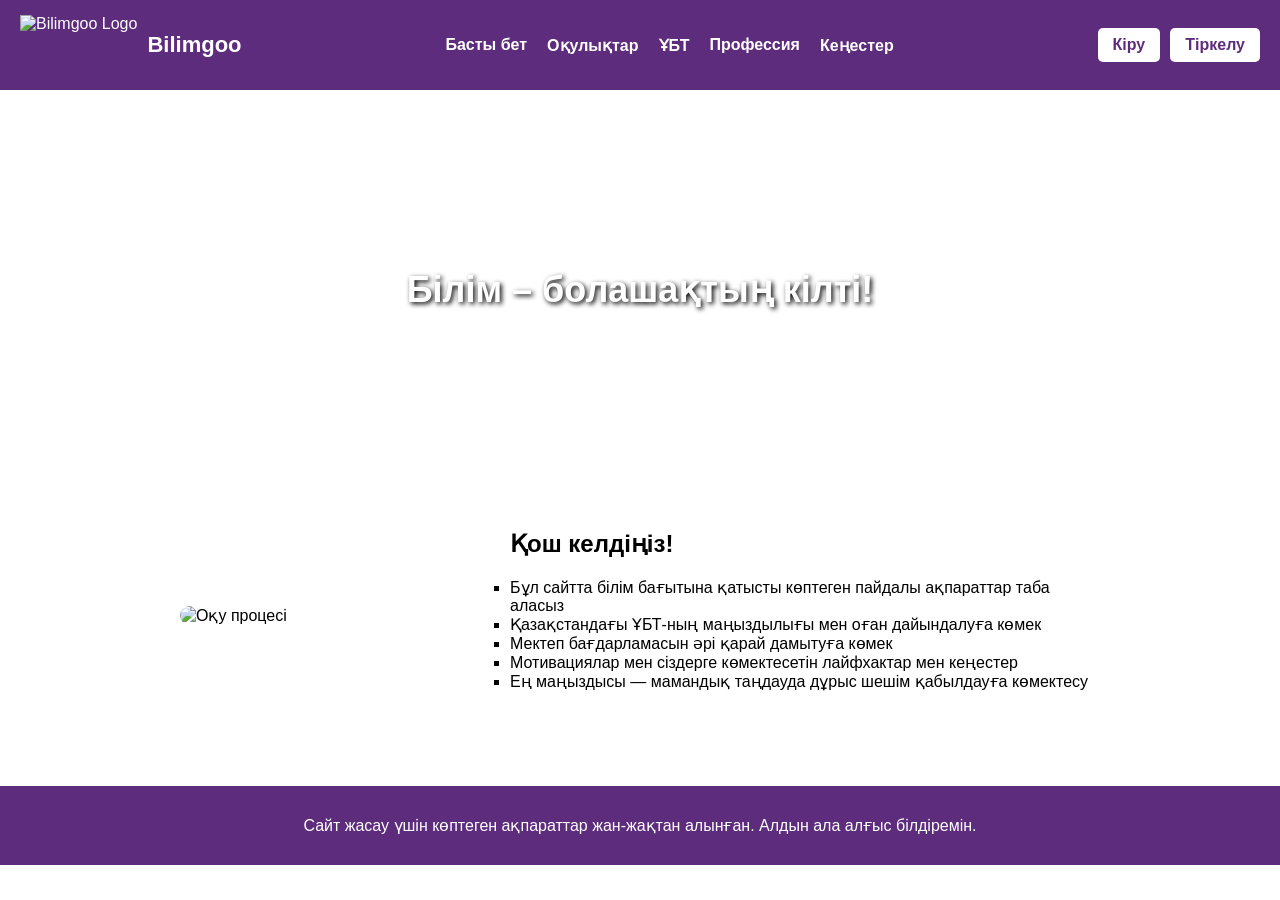
==== index.html @ 58462099 "Add files via upload" ====
<!DOCTYPE html>
<html lang="kk">
<head>
  <meta charset="UTF-8" />
  <meta name="viewport" content="width=device-width, initial-scale=1.0" />
  <title>Bilimgoo</title>
  <style>
  @keyframes fadeIn {
    from { opacity: 0; }
    to { opacity: 1; }
  }

  @keyframes slideUp {
    from { transform: translateY(30px); opacity: 0; }
    to { transform: translateY(0); opacity: 1; }
  }

  .banner {
    animation: fadeIn 3s ease-in-out;
  }

  .content {
    animation: slideUp 2s ease-out;
  }

  nav ul.show li {
    animation: fadeIn 1s ease forwards;
  }

  .auth-buttons a {
    transition: transform 0.5s ease, background-color 0.5s ease;
  }

  .auth-buttons a:hover {
    background-color: #e2c6f0;
    transform: scale(1.05);
  }

  nav ul li a {
    transition: color 0.3s ease;
  }

  nav ul li a:hover {
    color: #ffe2ff;
  }
    * {
      margin: 0;
      padding: 0;
      box-sizing: border-box;
    }

    body {
      font-family: 'Segoe UI', sans-serif;
      background-image: url('phonbil.jpeg');
      background-size: cover;
      background-repeat: no-repeat;
      background-attachment: fixed;
      background-position: center;
    }

    header {
      background-color: #5e2c7c;
      color: white;
      padding: 15px 20px;
      display: flex;
      align-items: center;
      justify-content: space-between;
      position: relative;
    }

    .logo {
      display: flex;
      align-items: center;
    }

    .logo img {
      height: 60px;
      margin-right: 10px;
    }

    .logo h1 {
      font-size: 22px;
      font-weight: bold;
      color: white;
    }

    nav ul {
      list-style: none;
      display: flex;
      gap: 20px;
    }

    nav ul li a {
      color: white;
      text-decoration: none;
      font-weight: 600;
    }

    nav ul li a:hover {
      text-decoration: underline;
    }

    .auth-buttons {
      display: flex;
      gap: 10px;
    }

    .auth-buttons a {
      background-color: white;
      color: #5e2c7c;
      padding: 8px 15px;
      border-radius: 5px;
      font-weight: bold;
      text-decoration: none;
    }

    .auth-buttons a:hover {
      background-color: #ddd;
    }

    /* Гамбургер батырмасы */
    #menu-toggle {
      display: none;
      font-size: 28px;
      background: none;
      border: none;
      color: white;
      cursor: pointer;
    }

    @media (max-width: 768px) {
      nav ul {
        display: none;
        flex-direction: column;
        width: 100%;
        background-color: #5e2c7c;
        position: absolute;
        top: 70px;
        left: 0;
        padding: 10px 0;
        border-radius: 0 0 10px 10px;
        z-index: 1000;
      }

      nav ul.show {
        display: flex;
      }

      #menu-toggle {
        display: block;
      }

      .auth-buttons {
        display: none;
      }
    }

    .banner {
      background: url('https://cdn.pixabay.com/photo/2016/11/29/04/00/children-1869265_1280.jpg') no-repeat center center/cover;
      height: 400px;
      display: flex;
      justify-content: center;
      align-items: center;
      color: white;
      font-size: 36px;
      font-weight: bold;
      text-shadow: 2px 2px 5px #000;
      text-align: center;
    }

    .content {
      padding: 40px;
      display: flex;
      align-items: center;
      gap: 30px;
      background-color: rgba(255, 255, 255, 0.9);
      max-width: 1000px;
      margin: 0 auto;
      border-radius: 10px;
      flex-wrap: wrap;
    }

    .content img {
      width: 300px;
      border-radius: 10px;
    }

    .content-text {
      flex: 1;
      min-width: 250px;
    }

    .content h2 {
      margin-bottom: 20px;
    }

    .content ul {
      list-style-type: square;
      text-align: left;
      margin-bottom: 10px;
    }

    footer {
      background-color: #5e2c7c;
      color: white;
      text-align: center;
      padding: 30px;
      margin-top: 45px;
    }

    footer a {
      color: #f7d5ff;
      text-decoration: none;
    }

    footer a:hover {
      text-decoration: underline;
    }
  </style>
</head>
<body>

<header>
  <div class="logo">
    <img src="log1.jpg" alt="Bilimgoo Logo" />
    <h1>Bilimgoo</h1>
  </div>
  
  <button id="menu-toggle" aria-label="Менюны ашу/жабу">&#9776;</button>

  <nav>
    <ul id="menu">
      <li><a href="bilimgo.html">Басты бет</a></li>
      <li><a href="окулыктар.html">Оқулықтар</a></li>
      <li><a href="убт.html">ҰБТ</a></li>
      <li><a href="#">Профессия</a></li>
      <li><a href="#">Кеңестер</a></li>
    </ul>
  </nav>

  <div class="auth-buttons">
    <a href="#">Кіру</a>
    <a href="#">Тіркелу</a>
  </div>
</header>

<div class="banner">
  Білім – болашақтың кілті!
</div>

<div class="content">
  <img src="cat.jpg" alt="Оқу процесі" />
  <div class="content-text">
    <h2>Қош келдіңіз!</h2>
    <ul>
      <li>Бұл сайтта білім бағытына қатысты көптеген пайдалы ақпараттар таба аласыз</li>
      <li>Қазақстандағы ҰБТ-ның маңыздылығы мен оған дайындалуға көмек</li>
      <li>Мектеп бағдарламасын әрі қарай дамытуға көмек</li>
      <li>Мотивациялар мен сіздерге көмектесетін лайфхактар мен кеңестер</li>
      <li>Ең маңыздысы — мамандық таңдауда дұрыс шешім қабылдауға көмектесу</li>
    </ul>
  </div>
</div>

<footer>
  Сайт жасау үшін көптеген ақпараттар жан-жақтан алынған. Алдын ала алғыс білдіремін.
</footer>

<script>
  const menuToggle = document.getElementById('menu-toggle');
  const menu = document.getElementById('menu');

  menuToggle.addEventListener('click', () => {
    menu.classList.toggle('show');
  });
</script>

</body>
</html>
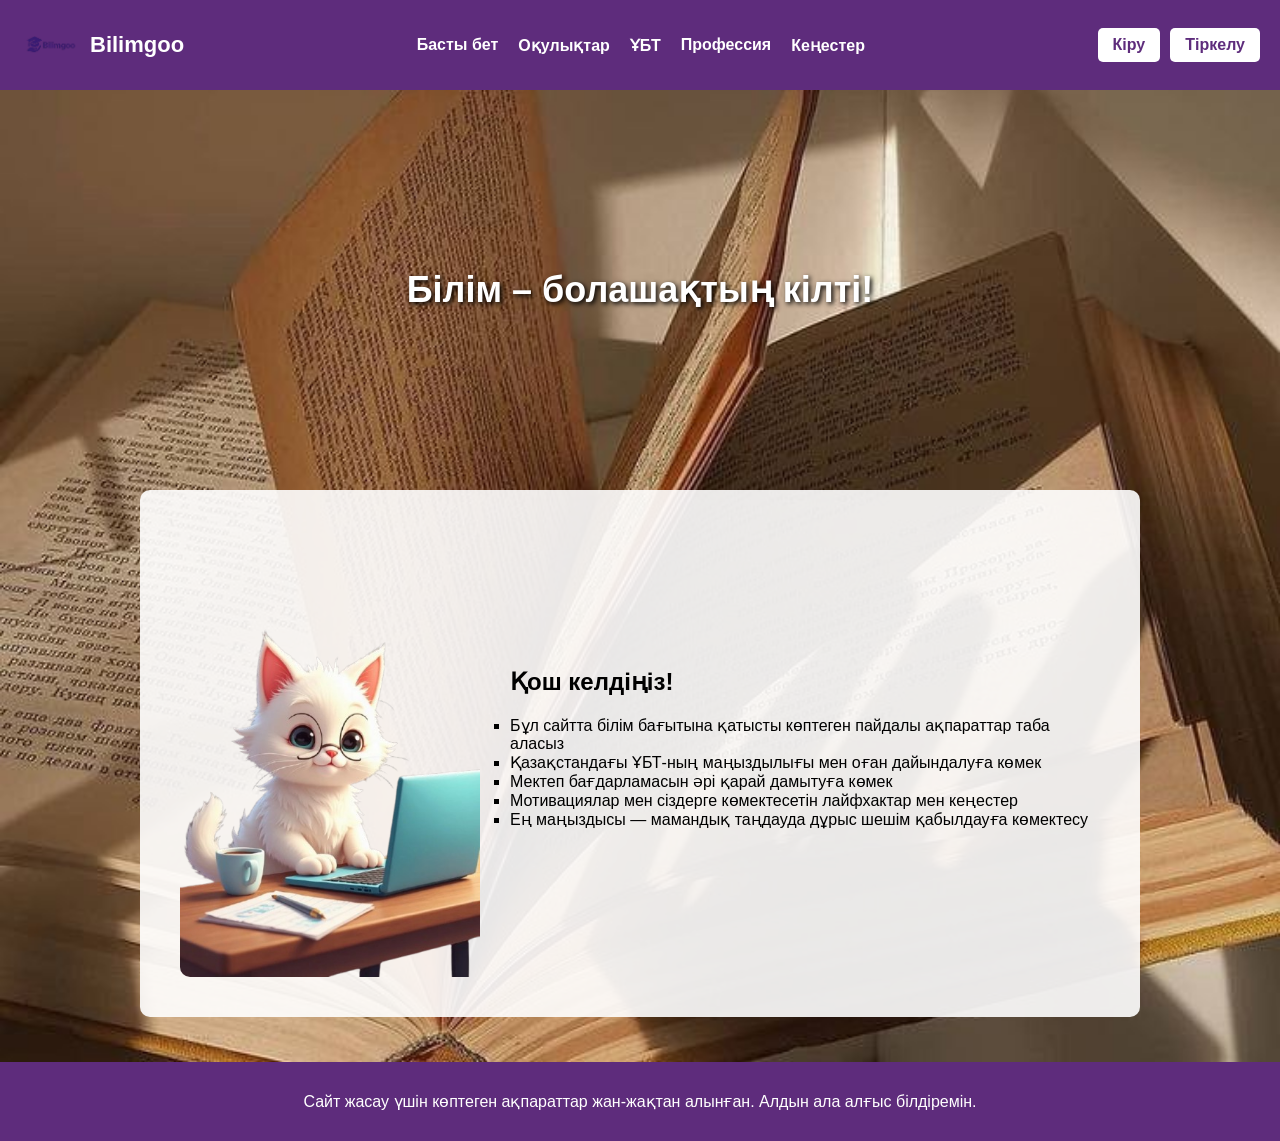
==== commit 90423b3e: "Update index.html" ====
--- a/index.html
+++ b/index.html
@@ -230,7 +230,7 @@
 
   <nav>
     <ul id="menu">
-      <li><a href="bilimgo.html">Басты бет</a></li>
+      <li><a href="index.html">Басты бет</a></li>
       <li><a href="окулыктар.html">Оқулықтар</a></li>
       <li><a href="убт.html">ҰБТ</a></li>
       <li><a href="#">Профессия</a></li>
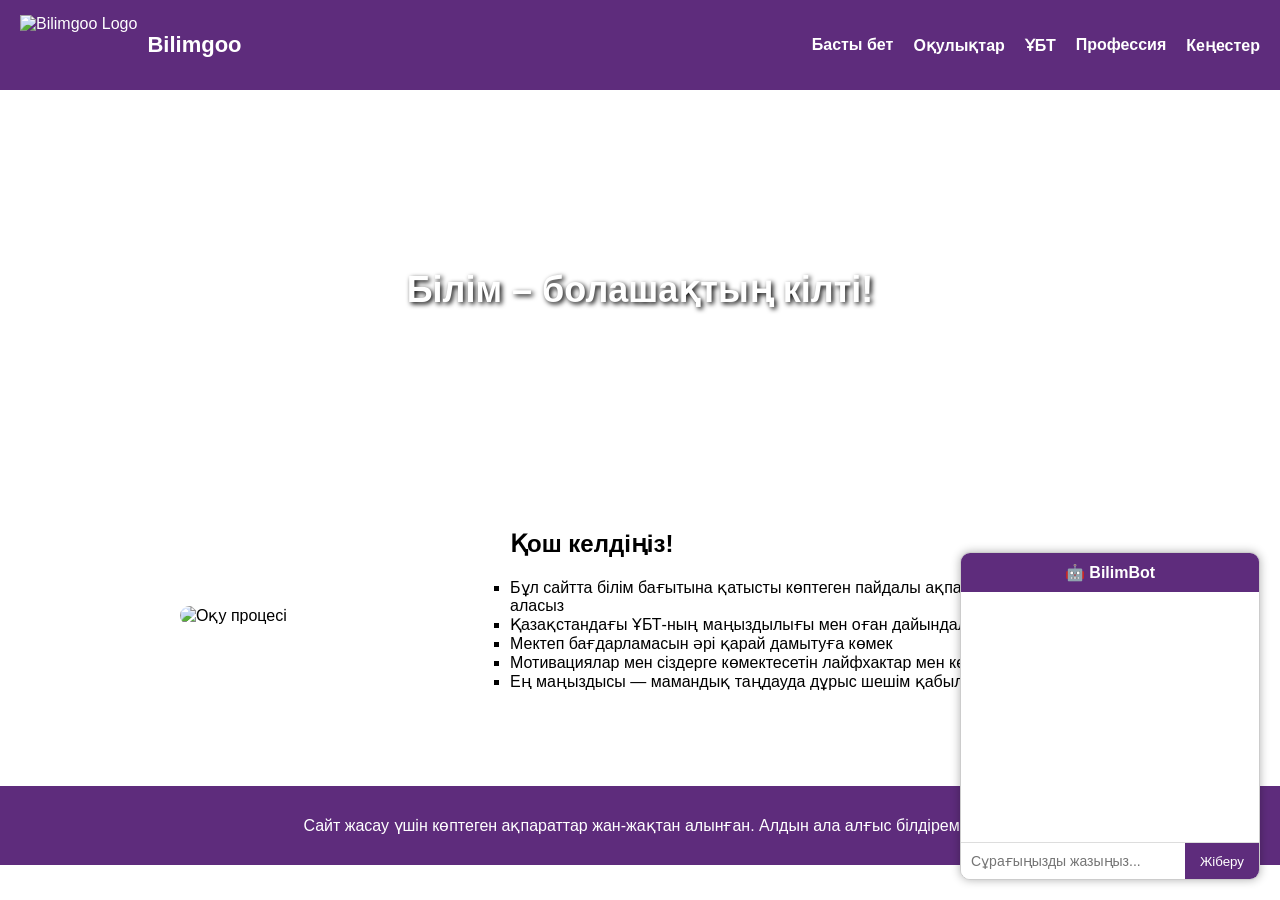
==== commit cdabdcd6: "Rename bilimgo.html to index.html" ====
--- a/index.html
+++ b/index.html
@@ -51,7 +51,7 @@
 
     body {
       font-family: 'Segoe UI', sans-serif;
-      background-image: url('phonbil.jpeg');
+      background-image: url('/image/phonbil.jpeg');
       background-size: cover;
       background-repeat: no-repeat;
       background-attachment: fixed;
@@ -216,13 +216,65 @@
     footer a:hover {
       text-decoration: underline;
     }
+.chat-container {
+  position: fixed;
+  bottom: 20px;
+  right: 20px;
+  width: 300px;
+  border: 1px solid #ccc;
+  border-radius: 10px;
+  overflow: hidden;
+  background-color: white;
+  box-shadow: 0 0 10px rgba(0,0,0,0.3);
+  font-family: 'Segoe UI', sans-serif;
+  z-index: 10000;
+}
+
+.chat-header {
+  background-color: #5e2c7c;
+  color: white;
+  padding: 10px;
+  font-weight: bold;
+  text-align: center;
+}
+
+.chat-box {
+  height: 250px;
+  padding: 10px;
+  overflow-y: auto;
+  font-size: 14px;
+}
+
+.chat-input-area {
+  display: flex;
+  border-top: 1px solid #ddd;
+}
+
+.chat-input-area input {
+  flex: 1;
+  border: none;
+  padding: 10px;
+  font-size: 14px;
+}
+
+.chat-input-area button {
+  background-color: #5e2c7c;
+  color: white;
+  border: none;
+  padding: 10px 15px;
+  cursor: pointer;
+}
+
+.chat-box p {
+  margin: 5px 0;
+}
   </style>
 </head>
 <body>
 
 <header>
   <div class="logo">
-    <img src="log1.jpg" alt="Bilimgoo Logo" />
+    <img src="/image/log1.jpg" alt="Bilimgoo Logo" />
     <h1>Bilimgoo</h1>
   </div>
   
@@ -230,18 +282,15 @@
 
   <nav>
     <ul id="menu">
-      <li><a href="index.html">Басты бет</a></li>
-      <li><a href="окулыктар.html">Оқулықтар</a></li>
-      <li><a href="убт.html">ҰБТ</a></li>
-      <li><a href="#">Профессия</a></li>
-      <li><a href="#">Кеңестер</a></li>
+      <li><a href="bilimgo.html">Басты бет</a></li>
+      <li><a href="okuluk.html">Оқулықтар</a></li>
+      <li><a href="ubt.html">ҰБТ</a></li>
+      <li><a href="professia.html">Профессия</a></li>
+      <li><a href="kenes.html">Кеңестер</a></li>
     </ul>
   </nav>
 
-  <div class="auth-buttons">
-    <a href="#">Кіру</a>
-    <a href="#">Тіркелу</a>
-  </div>
+
 </header>
 
 <div class="banner">
@@ -249,7 +298,7 @@
 </div>
 
 <div class="content">
-  <img src="cat.jpg" alt="Оқу процесі" />
+  <img src="/image/cat.jpg" alt="Оқу процесі" />
   <div class="content-text">
     <h2>Қош келдіңіз!</h2>
     <ul>
@@ -265,6 +314,14 @@
 <footer>
   Сайт жасау үшін көптеген ақпараттар жан-жақтан алынған. Алдын ала алғыс білдіремін.
 </footer>
+<div class="chat-container">
+  <div class="chat-header">🤖 BilimBot</div>
+  <div class="chat-box" id="chat-box"></div>
+  <div class="chat-input-area">
+    <input type="text" id="user-input" placeholder="Сұрағыңызды жазыңыз..." />
+    <button onclick="sendMessage()">Жіберу</button>
+  </div>
+</div>
 
 <script>
   const menuToggle = document.getElementById('menu-toggle');
@@ -273,7 +330,37 @@
   menuToggle.addEventListener('click', () => {
     menu.classList.toggle('show');
   });
+
+function sendMessage() {
+  const input = document.getElementById("user-input");
+  const chatBox = document.getElementById("chat-box");
+  const userText = input.value.trim();
+
+  if (userText === "") return;
+
+  chatBox.innerHTML += `<p><strong>Сіз:</strong> ${userText}</p>`;
+  input.value = "";
+
+  setTimeout(() => {
+    let botReply = getBotReply(userText.toLowerCase());
+    chatBox.innerHTML += `<p><strong>BilimBot:</strong> ${botReply}</p>`;
+    chatBox.scrollTop = chatBox.scrollHeight;
+  }, 500);
+}
+
+function getBotReply(message) {
+  if (message.includes("ұбт")) {
+    return "ҰБТ-ға дайындалу үшін bilimgoo.kz сайтындағы ҰБТ бөліміне кіріңіз!";
+  } else if (message.includes("мамандық")) {
+    return "Саған қандай пән ұнайтынын айтшы – мен мамандық ұсынамын!";
+  } else if (message.includes("сәлем") || message.includes("привет")) {
+    return "Сәлем! Мен BilimBot. Сұрағыңызды жазыңыз 🙂";
+  } else if (message.includes("қиын")) {
+    return "Қандай пән қиын екенін нақтыласаңыз, мен сізге көмектесемін!";
+  } else {
+    return "Кешіріңіз, бұл сұраққа жауап бере алмаймын. Басқа сұрақ қойып көріңіз.";
+  }
+}
 </script>
-
 </body>
 </html>
